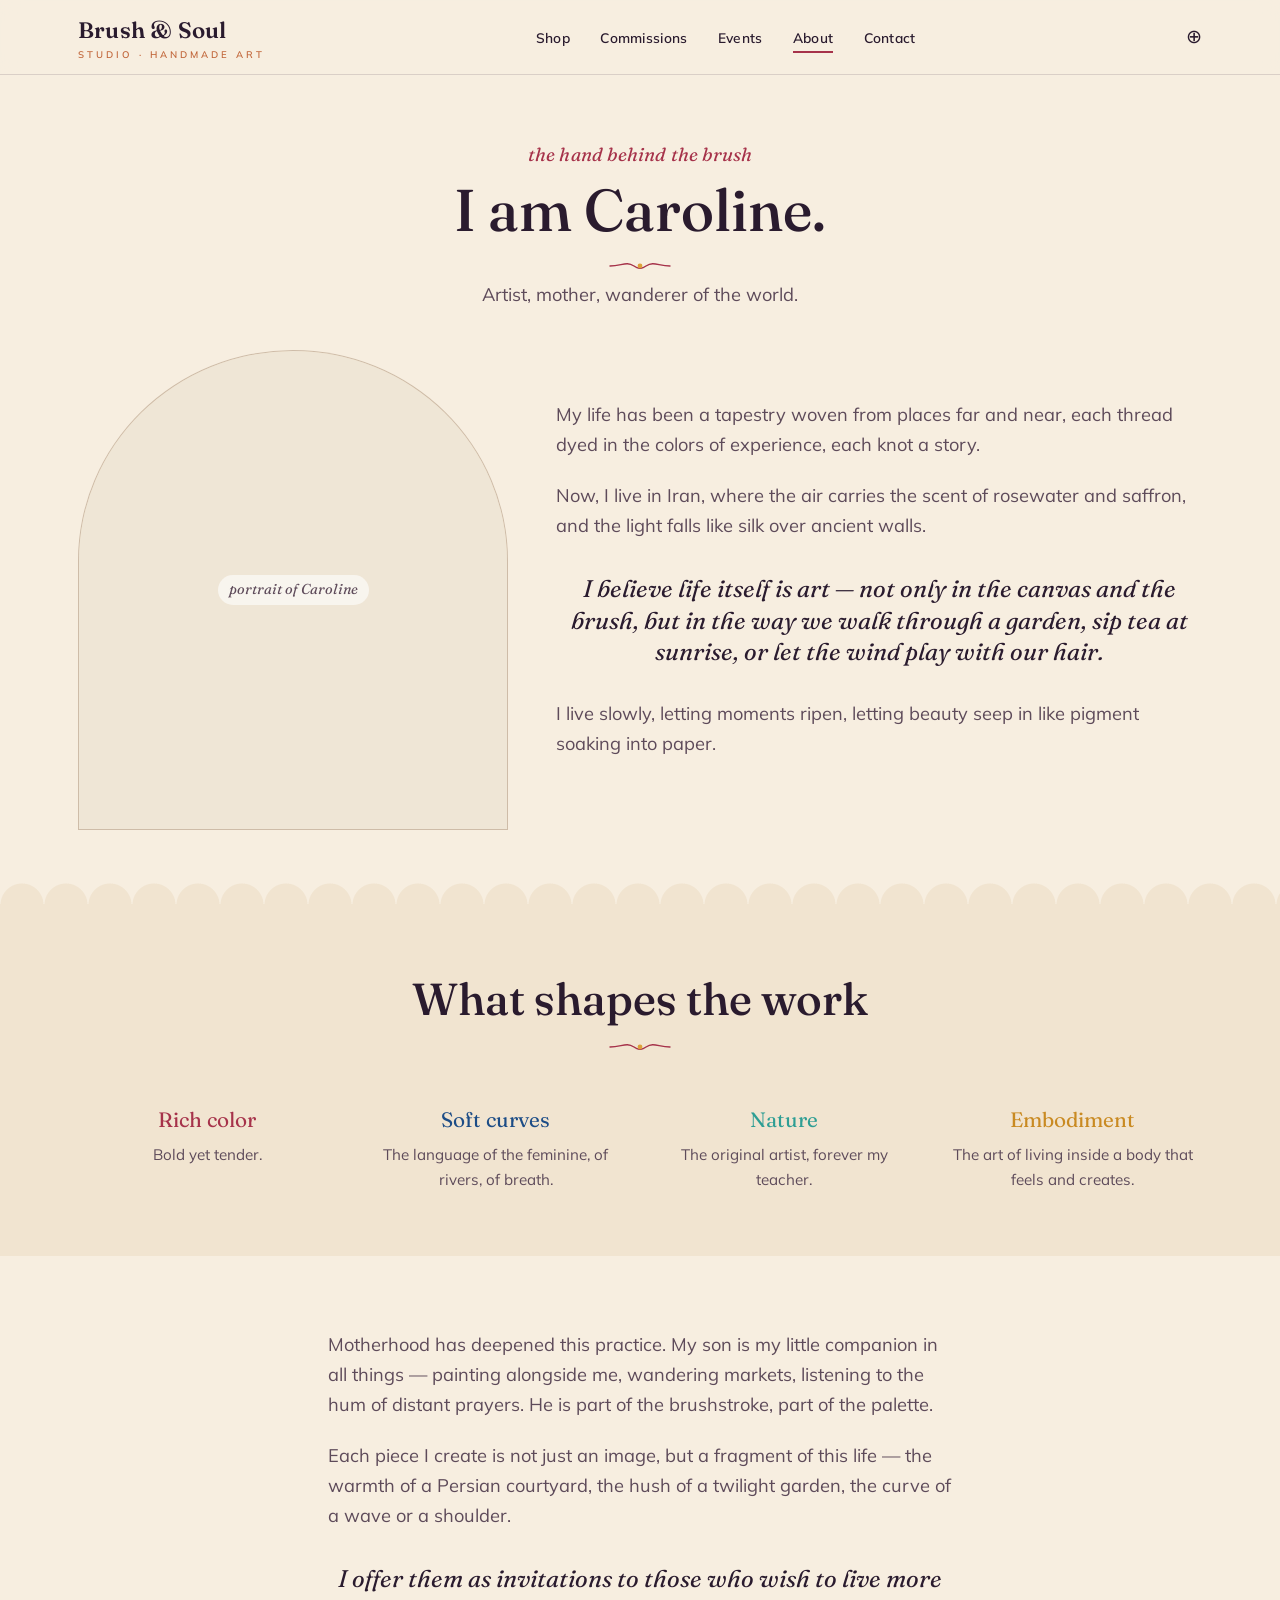
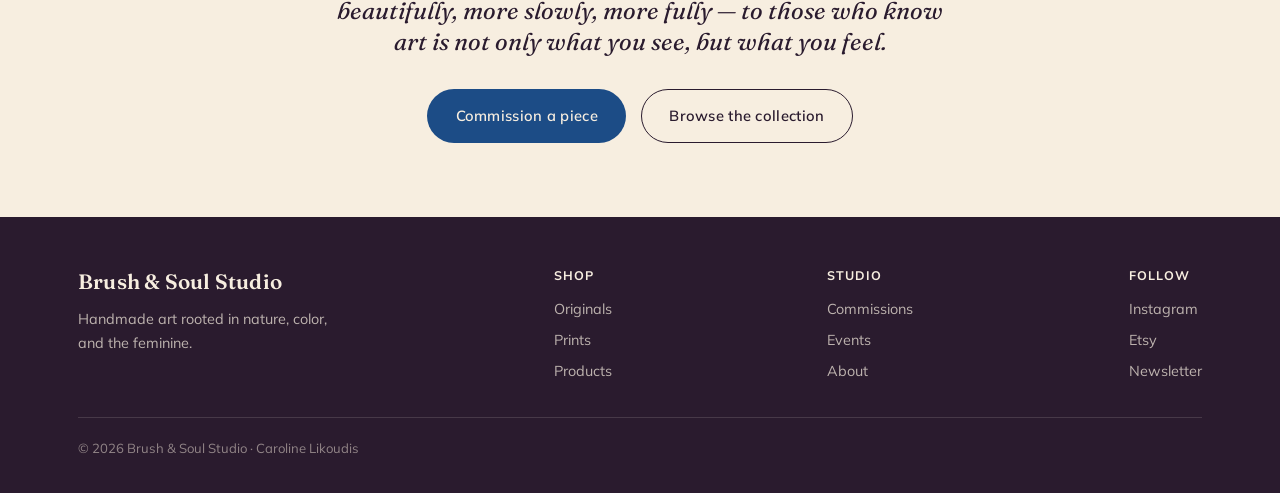
==== about.html @ 8d8cc235 "Brush & Soul Studio — initial site (home, commissions, about)" ====
<!DOCTYPE html>
<html lang="en">
<head>
<meta charset="UTF-8">
<meta name="viewport" content="width=device-width, initial-scale=1.0">
<title>About Caroline — Brush &amp; Soul Studio</title>
<meta name="description" content="Meet Caroline — artist, mother, and wanderer, painting slowly from Iran where the air carries rosewater and saffron.">
<link rel="preconnect" href="https://fonts.googleapis.com">
<link rel="preconnect" href="https://fonts.gstatic.com" crossorigin>
<link href="https://fonts.googleapis.com/css2?family=Fraunces:ital,opsz,wght@0,9..144,400;0,9..144,500;0,9..144,600;1,9..144,400;1,9..144,500&family=Mulish:wght@400;500;600;700&display=swap" rel="stylesheet">
<link rel="stylesheet" href="styles.css">
</head>
<body>

<header>
  <div class="wrap nav">
    <a class="brand" href="index.html" aria-label="Brush and Soul Studio home">
      Brush &amp; Soul
      <small>studio · handmade art</small>
    </a>
    <nav aria-label="Primary">
      <ul class="menu">
        <li><a href="index.html#shop">Shop</a></li>
        <li><a href="commissions.html">Commissions</a></li>
        <li><a href="index.html#events">Events</a></li>
        <li><a href="about.html" class="active">About</a></li>
        <li><a href="commissions.html#request">Contact</a></li>
      </ul>
    </nav>
    <div class="navbtns">
      <a href="#" class="icon-cart" aria-label="Cart">⊕</a>
      <button class="burger" aria-label="Open menu" onclick="document.querySelector('.menu').style.display='flex'">☰</button>
    </div>
  </div>
</header>

<main>

  <section class="page-hero">
    <div class="wrap reveal">
      <span class="eyebrow">the hand behind the brush</span>
      <h1>I am Caroline.</h1>
      <p>Artist, mother, wanderer of the world.</p>
    </div>
  </section>

  <section style="padding-top:14px">
    <div class="wrap about-grid">
      <div class="arch fill reveal" role="img" aria-label="Portrait of Caroline placeholder"><div class="ph" style="align-items:center"><span>portrait of Caroline</span></div></div>
      <div class="prose reveal" style="margin:0">
        <p>My life has been a tapestry woven from places far and near, each thread dyed in the colors of experience, each knot a story.</p>
        <p>Now, I live in Iran, where the air carries the scent of rosewater and saffron, and the light falls like silk over ancient walls.</p>
        <p class="pull">I believe life itself is art — not only in the canvas and the brush, but in the way we walk through a garden, sip tea at sunrise, or let the wind play with our hair.</p>
        <p>I live slowly, letting moments ripen, letting beauty seep in like pigment soaking into paper.</p>
      </div>
    </div>
  </section>

  <section class="cats" style="padding:64px 0">
    <div class="wrap">
      <div class="sec-head reveal"><h2>What shapes the work</h2></div>
      <div class="cat-grid reveal" style="grid-template-columns:repeat(4,1fr)">
        <div style="text-align:center"><div style="font-family:var(--display);font-size:1.3rem;color:var(--pomegranate);margin-bottom:.3rem">Rich color</div><p style="color:var(--ink-soft);font-size:.95rem">Bold yet tender.</p></div>
        <div style="text-align:center"><div style="font-family:var(--display);font-size:1.3rem;color:var(--lapis);margin-bottom:.3rem">Soft curves</div><p style="color:var(--ink-soft);font-size:.95rem">The language of the feminine, of rivers, of breath.</p></div>
        <div style="text-align:center"><div style="font-family:var(--display);font-size:1.3rem;color:var(--turquoise);margin-bottom:.3rem">Nature</div><p style="color:var(--ink-soft);font-size:.95rem">The original artist, forever my teacher.</p></div>
        <div style="text-align:center"><div style="font-family:var(--display);font-size:1.3rem;color:var(--saffron-deep);margin-bottom:.3rem">Embodiment</div><p style="color:var(--ink-soft);font-size:.95rem">The art of living inside a body that feels and creates.</p></div>
      </div>
    </div>
  </section>

  <section>
    <div class="wrap prose reveal">
      <p>Motherhood has deepened this practice. My son is my little companion in all things — painting alongside me, wandering markets, listening to the hum of distant prayers. He is part of the brushstroke, part of the palette.</p>
      <p>Each piece I create is not just an image, but a fragment of this life — the warmth of a Persian courtyard, the hush of a twilight garden, the curve of a wave or a shoulder.</p>
      <p class="pull">I offer them as invitations to those who wish to live more beautifully, more slowly, more fully — to those who know art is not only what you see, but what you feel.</p>
      <div style="text-align:center;margin-top:2rem"><a href="commissions.html" class="btn btn-primary">Commission a piece</a> &nbsp; <a href="index.html#shop" class="btn btn-ghost">Browse the collection</a></div>
    </div>
  </section>

</main>

<footer>
  <div class="wrap">
    <div class="foot-grid">
      <div style="max-width:260px">
        <div class="brand" style="font-family:var(--display);font-size:1.3rem;font-weight:600">Brush &amp; Soul Studio</div>
        <p style="margin-top:.6rem">Handmade art rooted in nature, color, and the feminine.</p>
      </div>
      <div class="foot-col"><h5>Shop</h5><a href="index.html#shop">Originals</a><a href="index.html#shop">Prints</a><a href="index.html#shop">Products</a></div>
      <div class="foot-col"><h5>Studio</h5><a href="commissions.html">Commissions</a><a href="index.html#events">Events</a><a href="about.html">About</a></div>
      <div class="foot-col"><h5>Follow</h5><a href="#">Instagram</a><a href="#">Etsy</a><a href="#">Newsletter</a></div>
    </div>
    <div class="foot-bottom">© <span id="yr"></span> Brush &amp; Soul Studio · Caroline Likoudis</div>
  </div>
</footer>

<script>
  document.getElementById('yr').textContent=new Date().getFullYear();
  const io=new IntersectionObserver((es)=>{es.forEach(e=>{if(e.isIntersecting){e.target.classList.add('in');io.unobserve(e.target)}})},{threshold:.1});
  document.querySelectorAll('.reveal').forEach(el=>io.observe(el));
</script>
</body>
</html>
---- styles.css ----
/* Brush & Soul Studio — shared design system (v2: vibrant, jewel/earth, curved) */
:root{
  --parchment:#F7EEE0;
  --parchment-deep:#EFE2CE;
  --ink:#2A1B2E;            /* deep plum */
  --ink-soft:#5E4B5A;
  --lapis:#1C4C86;         /* sapphire */
  --lapis-deep:#143A68;
  --emerald:#1E7A5E;
  --pomegranate:#A6324A;   /* ruby */
  --saffron:#DCA13A;
  --saffron-deep:#C98A22;
  --terracotta:#C2683C;
  --amethyst:#6E4E8F;
  --turquoise:#2E9E94;
  --mat:#E9D7BD;           /* warm sand mat behind art */
  --art-ph:#EFE6D6;        /* placeholder art tint */
  --cats-bg:#F1E4D0;       /* funnel band */
  --line:rgba(42,27,46,0.14);
  --display:"Fraunces",Georgia,serif;
  --body:"Mulish",system-ui,sans-serif;
  --maxw:1180px;
  --flourish:url("data:image/svg+xml,%3Csvg xmlns='http://www.w3.org/2000/svg' width='66' height='16' viewBox='0 0 66 16'%3E%3Cpath d='M3 8 C15 8 19 3 27 8 C31 11 35 11 33 8' fill='none' stroke='%23A6324A' stroke-width='1.4' stroke-linecap='round'/%3E%3Cpath d='M63 8 C51 8 47 3 39 8 C35 11 31 11 33 8' fill='none' stroke='%23A6324A' stroke-width='1.4' stroke-linecap='round'/%3E%3Ccircle cx='33' cy='8' r='2.4' fill='%23DCA13A'/%3E%3C/svg%3E");
}
*{box-sizing:border-box;margin:0;padding:0}
html{scroll-behavior:smooth}
body{font-family:var(--body);color:var(--ink);background:var(--parchment);line-height:1.65;-webkit-font-smoothing:antialiased}
a{color:inherit;text-decoration:none}
img{max-width:100%;display:block}
.wrap{max-width:var(--maxw);margin:0 auto;padding:0 28px}
.eyebrow{font-family:var(--display);font-style:italic;font-weight:400;color:var(--pomegranate);font-size:1.18rem;letter-spacing:.01em}
h1,h2,h3{font-family:var(--display);font-weight:500;line-height:1.08;color:var(--ink)}
.btn{display:inline-flex;align-items:center;gap:.5rem;font-family:var(--body);font-weight:600;font-size:.92rem;letter-spacing:.02em;padding:.85rem 1.7rem;border-radius:2rem;cursor:pointer;border:1.5px solid transparent;transition:transform .18s ease,background .18s ease,color .18s ease}
.btn-primary{background:var(--lapis);color:var(--parchment)}
.btn-primary:hover{background:var(--lapis-deep);transform:translateY(-2px)}
.btn-ghost{border-color:var(--ink);color:var(--ink)}
.btn-ghost:hover{background:var(--ink);color:var(--parchment);transform:translateY(-2px)}
.btn-saffron{background:var(--saffron);color:var(--ink)}
.btn-saffron:hover{background:var(--saffron-deep);transform:translateY(-2px)}
:focus-visible{outline:2.5px solid var(--saffron);outline-offset:3px;border-radius:4px}

/* arch = decorative niche FRAME; square art sits padded inside, never clipped */
.arch{
  border-radius:50% 50% 14px 14px / 44% 44% 0 0;
  background:var(--mat);
  border:1px solid var(--line);
  padding:20px 20px 20px;
  display:flex;align-items:flex-end;justify-content:center;
  overflow:hidden;position:relative;
}
.arch .ph{
  position:static;width:100%;aspect-ratio:1;
  border-radius:9px;background:var(--art-ph);
  border:1.5px solid rgba(42,27,46,.10);
  display:flex;align-items:center;justify-content:center;
  color:var(--ink-soft);font-style:italic;font-family:var(--display);font-size:.9rem;text-align:center;
}
.arch .ph span{background:rgba(255,255,255,.6);padding:.2rem .7rem;border-radius:1rem}
/* fill variant — for hero/portrait images that suit a full-bleed arch */
.arch.fill{padding:0;align-items:stretch}
.arch.fill .ph{aspect-ratio:auto;width:100%;height:100%;border:none;border-radius:0}

/* header */
header{position:sticky;top:0;z-index:50;background:rgba(247,238,224,.9);backdrop-filter:blur(10px);border-bottom:1px solid var(--line)}
.nav{display:flex;align-items:center;justify-content:space-between;height:74px}
.brand{font-family:var(--display);font-weight:600;font-size:1.4rem;letter-spacing:.01em}
.brand small{display:block;font-family:var(--body);font-weight:600;font-size:.6rem;letter-spacing:.32em;text-transform:uppercase;color:var(--terracotta);margin-top:-2px}
.menu{display:flex;align-items:center;gap:1.9rem;list-style:none}
.menu a{font-weight:600;font-size:.86rem;letter-spacing:.02em;padding:.3rem 0;position:relative}
.menu a::after{content:"";position:absolute;left:0;bottom:-2px;width:0;height:1.5px;background:var(--pomegranate);transition:width .22s ease}
.menu a:hover::after,.menu a.active::after{width:100%}
.navbtns{display:flex;align-items:center;gap:1rem}
.icon-cart{font-size:1.2rem}
.burger{display:none;background:none;border:none;font-size:1.5rem;cursor:pointer;color:var(--ink)}

/* hero */
.hero{padding:62px 0 78px}
.hero-grid{display:grid;grid-template-columns:1.05fr .95fr;gap:56px;align-items:center}
.hero h1{font-size:clamp(2.6rem,5.2vw,4.4rem);margin:.7rem 0 1.1rem}
.hero p.lead{font-size:1.2rem;color:var(--ink-soft);max-width:30ch;margin-bottom:1.9rem}
.hero-cta{display:flex;gap:.9rem;flex-wrap:wrap}
.hero-art{height:540px}

/* interior page hero */
.page-hero{padding:64px 0 26px;text-align:center}
.page-hero h1{font-size:clamp(2.3rem,4.6vw,3.7rem);margin:.5rem 0 .4rem}
.page-hero h1::after{content:"";display:block;width:66px;height:16px;margin:16px auto 0;background:var(--flourish) center/contain no-repeat}
.page-hero p{color:var(--ink-soft);font-size:1.14rem;max-width:46ch;margin:0 auto}

/* sections */
section{padding:74px 0}
.sec-head{text-align:center;max-width:640px;margin:0 auto 48px}
.sec-head h2{font-size:clamp(1.9rem,3.6vw,2.8rem);margin:.4rem 0 0}
.sec-head h2::after{content:"";display:block;width:66px;height:16px;margin:16px auto 0;background:var(--flourish) center/contain no-repeat}
.sec-head p{color:var(--ink-soft);margin-top:.8rem}

/* category funnel — scalloped top edge for curvature */
.cats{background:var(--cats-bg);position:relative}
.cats::before{content:"";position:absolute;top:-21px;left:0;right:0;height:22px;background-image:radial-gradient(circle at 22px 22px,var(--cats-bg) 21px,transparent 22px);background-size:44px 22px;background-repeat:repeat-x}
.cat-grid{display:grid;grid-template-columns:repeat(3,1fr);gap:30px}
.cat{display:block;text-align:center;transition:transform .2s ease}
.cat:hover{transform:translateY(-6px)}
.cat .arch{height:360px;margin-bottom:18px}
.cat h3{font-size:1.5rem;margin-bottom:.25rem}
.cat .dot{display:inline-block;width:9px;height:9px;border-radius:50%;margin-right:7px;vertical-align:middle}
.cat p{color:var(--ink-soft);font-size:.95rem}

/* featured cards */
.feat-grid{display:grid;grid-template-columns:repeat(4,1fr);gap:24px}
.card .arch{height:320px;margin-bottom:14px}
.card h4{font-family:var(--display);font-weight:500;font-size:1.14rem}
.card .price{font-weight:700;color:var(--lapis);font-size:.95rem;margin-top:.15rem}
.card .tag{font-size:.72rem;letter-spacing:.04em;text-transform:uppercase;color:var(--pomegranate);font-weight:700}

/* commissions (deep plum band) */
.comm{background:var(--ink);color:var(--parchment)}
.comm h2,.comm h3{color:var(--parchment)}
.comm .eyebrow{color:var(--saffron)}
.comm .sec-head p{color:rgba(247,238,224,.72)}
.comm .sec-head h2::after{filter:none}
.comm-grid{display:grid;grid-template-columns:.9fr 1.1fr;gap:54px;align-items:start}
.steps{list-style:none;display:grid;gap:1.1rem}
.steps li{display:flex;gap:1rem;align-items:flex-start}
.steps .n{font-family:var(--display);font-size:1.5rem;color:var(--saffron);line-height:1;min-width:1.6rem}
.steps strong{display:block;font-weight:700;margin-bottom:.1rem}
.steps span{color:rgba(247,238,224,.7);font-size:.92rem}
.ptable{width:100%;border-collapse:collapse;margin:.4rem 0 1.6rem;font-size:.95rem}
.ptable th,.ptable td{text-align:left;padding:.85rem .6rem;border-bottom:1px solid rgba(247,238,224,.16)}
.ptable th{font-weight:700;font-size:.74rem;letter-spacing:.06em;text-transform:uppercase;color:rgba(247,238,224,.6)}
.ptable .dim{font-weight:600}
.ptable .aka{color:rgba(247,238,224,.5);font-size:.84rem}
.ptable .amt{font-family:var(--display);font-weight:600;color:var(--saffron);font-size:1.1rem;text-align:right}
.comm small.note{color:rgba(247,238,224,.6);font-size:.85rem}
.ptable-light th,.ptable-light td{border-bottom:1px solid var(--line)}
.ptable-light th{color:var(--ink-soft)}
.ptable-light .aka{color:var(--ink-soft)}
.ptable-light .amt{color:var(--lapis)}

/* estimator */
.estimator{background:var(--parchment-deep);border:1px solid var(--line);border-radius:22px;padding:32px}
.estimator h3{font-size:1.4rem;margin-bottom:.3rem}
.estimator .sub{color:var(--ink-soft);font-size:.92rem;margin-bottom:1.3rem}
.field{margin-bottom:1.2rem}
.field > label{display:block;font-weight:700;font-size:.82rem;letter-spacing:.02em;margin-bottom:.5rem}
.seg{display:flex;flex-wrap:wrap;gap:.5rem}
.seg button{font-family:var(--body);font-weight:600;font-size:.85rem;padding:.55rem .9rem;border:1.5px solid var(--line);background:#fff;color:var(--ink);border-radius:1.5rem;cursor:pointer;transition:all .15s ease}
.seg button[aria-pressed="true"]{background:var(--lapis);color:var(--parchment);border-color:var(--lapis)}
.est-out{margin-top:1.4rem;background:#fff;border:1px solid var(--line);border-radius:16px;padding:20px 22px}
.est-out .row{display:flex;justify-content:space-between;align-items:baseline;gap:1rem}
.est-out .lab{color:var(--ink-soft);font-size:.9rem}
.est-out .big{font-family:var(--display);font-weight:600;font-size:2rem;color:var(--lapis)}
.est-out .range{font-family:var(--display);font-weight:500;font-size:1.05rem;color:var(--pomegranate)}
.est-out .exp{margin-top:.7rem;color:var(--ink-soft);font-size:.86rem;line-height:1.5}

/* forms */
.form{max-width:680px;margin:0 auto}
.form-grid{display:grid;grid-template-columns:1fr 1fr;gap:1.1rem}
.form .field label{font-weight:700;font-size:.82rem}
.form input,.form select,.form textarea{width:100%;padding:.8rem 1rem;border:1.5px solid var(--line);border-radius:12px;font-family:var(--body);font-size:.95rem;background:#fff;color:var(--ink)}
.form textarea{min-height:130px;resize:vertical}
.form .full{grid-column:1 / -1}
.form .help{font-size:.8rem;color:var(--ink-soft);margin-top:.3rem}

/* collections — jewel/earth tiles */
.coll-grid{display:grid;grid-template-columns:repeat(4,1fr);gap:22px}
.coll{height:180px;border-radius:18px;display:flex;align-items:flex-end;padding:18px;color:#fff;font-family:var(--display);font-weight:600;font-size:1.3rem;border:1px solid var(--line);transition:transform .2s ease}
.coll:hover{transform:translateY(-5px)}
.c-persian{background:var(--lapis)}
.c-mystical{background:var(--amethyst)}
.c-tarot{background:var(--pomegranate)}
.c-floral{background:var(--emerald)}

/* split panels */
.split{display:grid;grid-template-columns:1fr 1fr;gap:40px}
.panel{background:var(--parchment-deep);border:1px solid var(--line);border-radius:22px;padding:40px}
.panel .eyebrow{font-size:1rem}
.panel h3{font-size:1.7rem;margin:.3rem 0 .8rem}
.panel p{color:var(--ink-soft);margin-bottom:1.3rem}
.about-quote{font-family:var(--display);font-style:italic;font-size:1.15rem;color:var(--ink);border-left:2px solid var(--saffron);padding-left:1rem;margin-bottom:1.3rem}

/* about prose */
.prose{max-width:680px;margin:0 auto;font-size:1.14rem;color:var(--ink-soft)}
.prose p{margin-bottom:1.3rem}
.prose .pull{font-family:var(--display);font-style:italic;font-size:1.5rem;color:var(--ink);line-height:1.3;margin:2rem 0;text-align:center}
.about-grid{display:grid;grid-template-columns:.8fr 1.2fr;gap:48px;align-items:center}
.about-grid .arch{height:480px}

/* faq */
.faq{max-width:760px;margin:0 auto}
.faq details{border-bottom:1px solid var(--line);padding:1.1rem 0}
.faq summary{font-family:var(--display);font-weight:500;font-size:1.2rem;cursor:pointer;list-style:none;display:flex;justify-content:space-between;align-items:center}
.faq summary::-webkit-details-marker{display:none}
.faq summary::after{content:"+";color:var(--pomegranate);font-size:1.4rem;font-family:var(--body)}
.faq details[open] summary::after{content:"\2013"}
.faq p{color:var(--ink-soft);padding-top:.7rem}

/* newsletter + footer */
.news{background:var(--lapis);color:var(--parchment);text-align:center}
.news h2{color:var(--parchment);font-size:clamp(1.8rem,3.4vw,2.5rem);margin-bottom:.6rem}
.news h2::after{content:"";display:block;width:66px;height:16px;margin:14px auto 0;background:var(--flourish) center/contain no-repeat}
.news p{color:rgba(247,238,224,.85);max-width:42ch;margin:0 auto 1.6rem}
.news form{display:flex;gap:.7rem;max-width:440px;margin:0 auto;flex-wrap:wrap;justify-content:center}
.news input{flex:1;min-width:200px;padding:.85rem 1.1rem;border-radius:2rem;border:none;font-family:var(--body);font-size:.95rem}
.news .btn-primary{background:var(--saffron);color:var(--ink)}
.news .btn-primary:hover{background:var(--saffron-deep)}
footer{background:var(--ink);color:rgba(247,238,224,.72);padding:48px 0 34px;font-size:.9rem}
.foot-grid{display:flex;justify-content:space-between;gap:30px;flex-wrap:wrap;margin-bottom:26px}
footer a:hover{color:var(--saffron)}
footer .brand{color:var(--parchment)}
.foot-col h5{color:var(--parchment);font-family:var(--body);font-size:.78rem;letter-spacing:.08em;text-transform:uppercase;margin-bottom:.8rem}
.foot-col a{display:block;margin-bottom:.45rem}
.foot-bottom{border-top:1px solid rgba(247,238,224,.14);padding-top:20px;font-size:.82rem;color:rgba(247,238,224,.5)}

.reveal{opacity:0;transform:translateY(18px);transition:opacity .7s ease,transform .7s ease}
.reveal.in{opacity:1;transform:none}

@media(max-width:900px){
  .hero-grid{grid-template-columns:1fr;gap:34px}
  .hero-art{height:400px;order:-1}
  .comm-grid{grid-template-columns:1fr;gap:34px}
  .feat-grid{grid-template-columns:repeat(2,1fr)}
  .coll-grid{grid-template-columns:repeat(2,1fr)}
  .split,.about-grid,.form-grid{grid-template-columns:1fr}
  .about-grid .arch{height:360px;order:-1}
  .menu{display:none}
  .burger{display:block}
}
@media(max-width:560px){
  .cat-grid{grid-template-columns:1fr;gap:22px}
  .feat-grid{grid-template-columns:1fr 1fr}
}
@media(prefers-reduced-motion:reduce){
  *{scroll-behavior:auto}
  .reveal{opacity:1;transform:none;transition:none}
  .btn,.cat,.coll{transition:none}
}
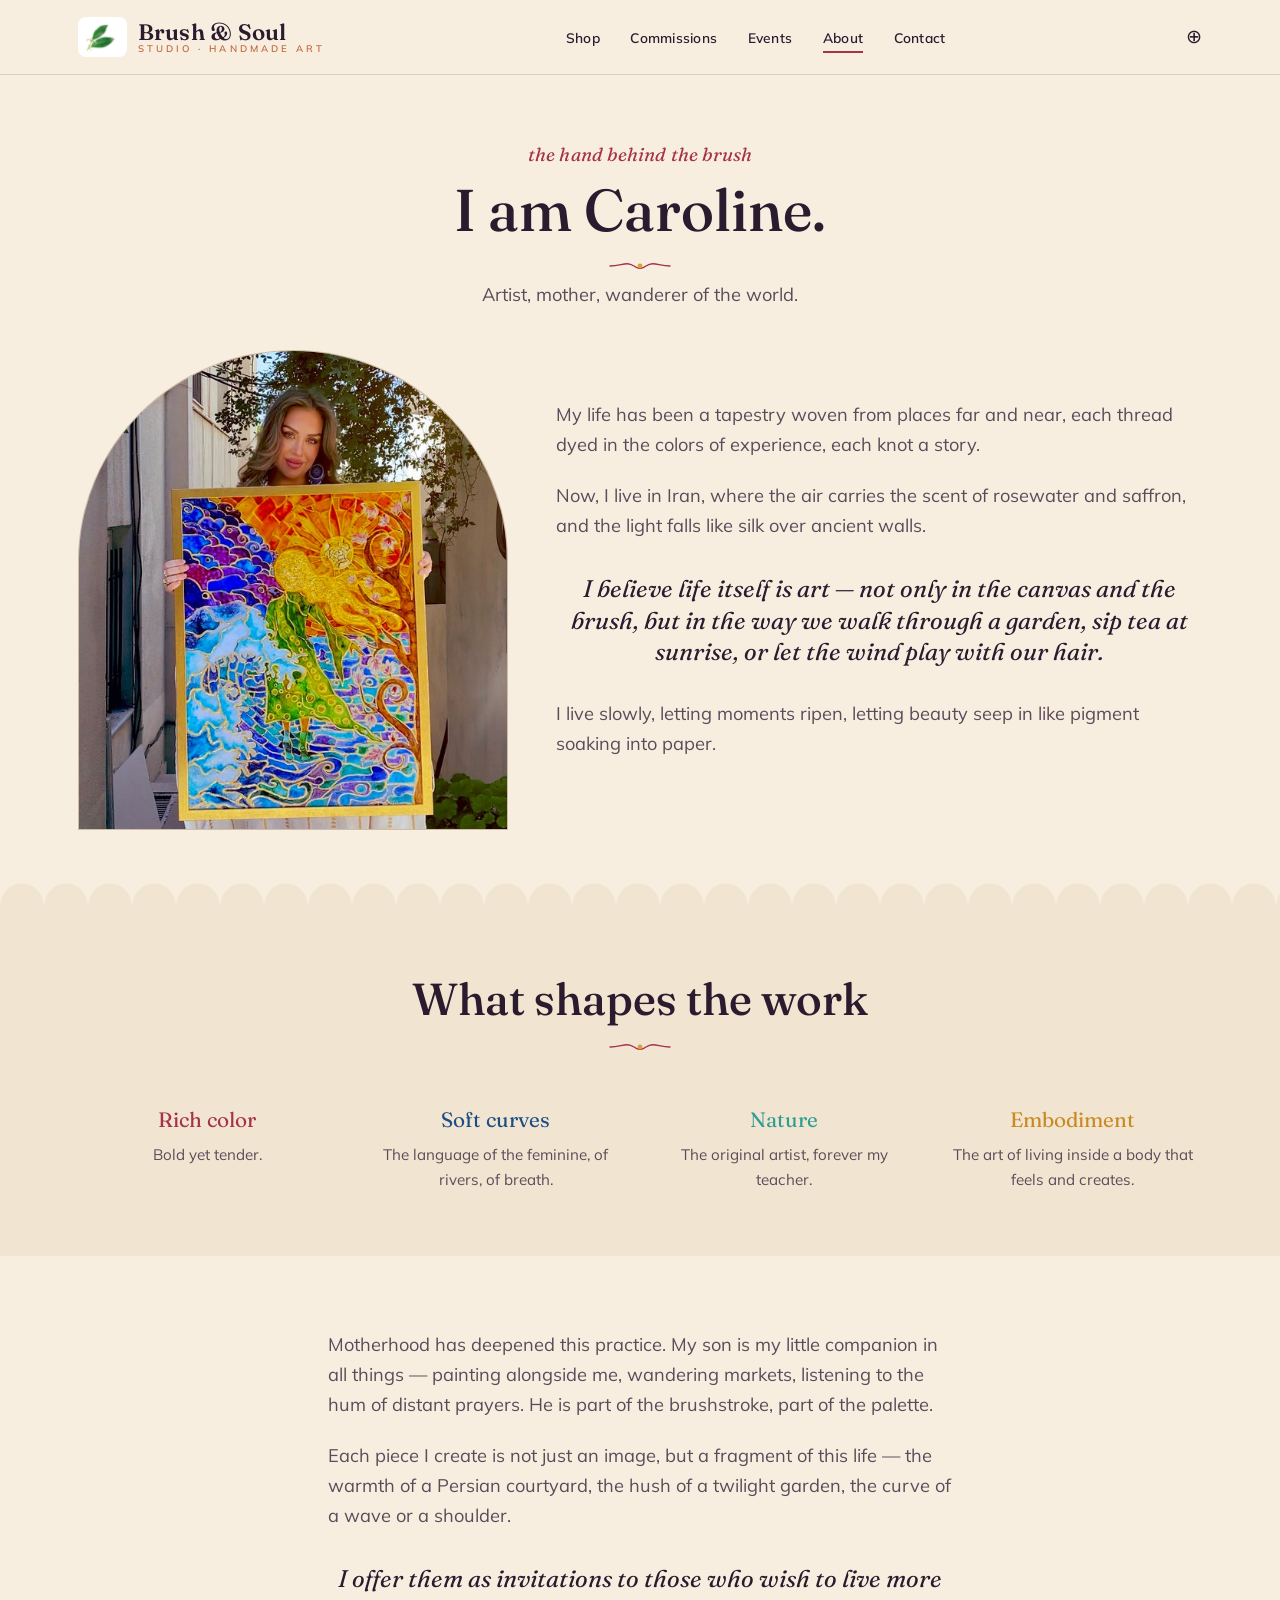
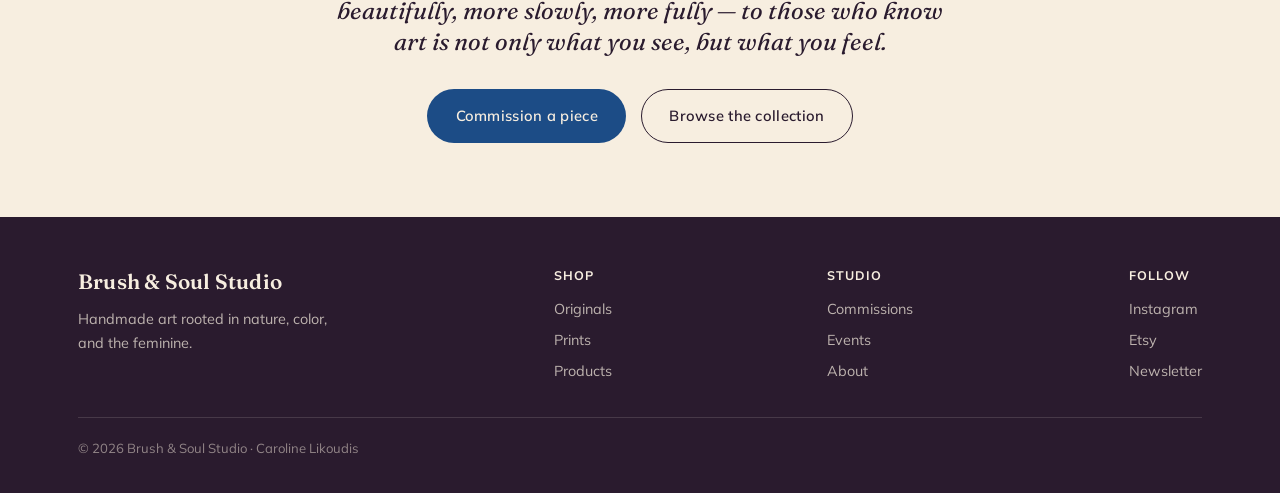
==== commit a15bd309: "Import Caroline's real artwork, logo, and portrait; wire into all pages" ====
--- a/about.html
+++ b/about.html
@@ -15,12 +15,11 @@
 <header>
   <div class="wrap nav">
     <a class="brand" href="index.html" aria-label="Brush and Soul Studio home">
-      Brush &amp; Soul
-      <small>studio · handmade art</small>
+      <img src="assets/logo.jpg" alt="" class="brand-mark"><span class="brand-txt">Brush &amp; Soul<small>studio · handmade art</small></span>
     </a>
     <nav aria-label="Primary">
       <ul class="menu">
-        <li><a href="index.html#shop">Shop</a></li>
+        <li><a href="shop.html">Shop</a></li>
         <li><a href="commissions.html">Commissions</a></li>
         <li><a href="index.html#events">Events</a></li>
         <li><a href="about.html" class="active">About</a></li>
@@ -46,7 +45,7 @@
 
   <section style="padding-top:14px">
     <div class="wrap about-grid">
-      <div class="arch fill reveal" role="img" aria-label="Portrait of Caroline placeholder"><div class="ph" style="align-items:center"><span>portrait of Caroline</span></div></div>
+      <div class="arch fill reveal"><img class="art-img" src="assets/portrait.jpg" alt="Caroline in her studio"></div>
       <div class="prose reveal" style="margin:0">
         <p>My life has been a tapestry woven from places far and near, each thread dyed in the colors of experience, each knot a story.</p>
         <p>Now, I live in Iran, where the air carries the scent of rosewater and saffron, and the light falls like silk over ancient walls.</p>
@@ -73,7 +72,7 @@
       <p>Motherhood has deepened this practice. My son is my little companion in all things — painting alongside me, wandering markets, listening to the hum of distant prayers. He is part of the brushstroke, part of the palette.</p>
       <p>Each piece I create is not just an image, but a fragment of this life — the warmth of a Persian courtyard, the hush of a twilight garden, the curve of a wave or a shoulder.</p>
       <p class="pull">I offer them as invitations to those who wish to live more beautifully, more slowly, more fully — to those who know art is not only what you see, but what you feel.</p>
-      <div style="text-align:center;margin-top:2rem"><a href="commissions.html" class="btn btn-primary">Commission a piece</a> &nbsp; <a href="index.html#shop" class="btn btn-ghost">Browse the collection</a></div>
+      <div style="text-align:center;margin-top:2rem"><a href="commissions.html" class="btn btn-primary">Commission a piece</a> &nbsp; <a href="shop.html" class="btn btn-ghost">Browse the collection</a></div>
     </div>
   </section>
 
@@ -86,7 +85,7 @@
         <div class="brand" style="font-family:var(--display);font-size:1.3rem;font-weight:600">Brush &amp; Soul Studio</div>
         <p style="margin-top:.6rem">Handmade art rooted in nature, color, and the feminine.</p>
       </div>
-      <div class="foot-col"><h5>Shop</h5><a href="index.html#shop">Originals</a><a href="index.html#shop">Prints</a><a href="index.html#shop">Products</a></div>
+      <div class="foot-col"><h5>Shop</h5><a href="shop.html">Originals</a><a href="shop.html">Prints</a><a href="shop.html">Products</a></div>
       <div class="foot-col"><h5>Studio</h5><a href="commissions.html">Commissions</a><a href="index.html#events">Events</a><a href="about.html">About</a></div>
       <div class="foot-col"><h5>Follow</h5><a href="#">Instagram</a><a href="#">Etsy</a><a href="#">Newsletter</a></div>
     </div>
--- a/styles.css
+++ b/styles.css
@@ -234,3 +234,29 @@
   .reveal{opacity:1;transform:none;transition:none}
   .btn,.cat,.coll{transition:none}
 }
+
+/* shop / catalog */
+.shop-bar{background:var(--parchment-deep);border:1px solid var(--line);border-radius:18px;padding:20px 22px;margin-bottom:32px;display:grid;gap:16px}
+.filter-group{display:flex;align-items:center;gap:8px;flex-wrap:wrap}
+.filter-group > .lbl{font-weight:700;font-size:.74rem;letter-spacing:.06em;text-transform:uppercase;color:var(--ink-soft);margin-right:4px}
+.chip{font-family:var(--body);font-weight:600;font-size:.84rem;padding:.45rem .9rem;border:1.5px solid var(--line);background:#fff;color:var(--ink);border-radius:1.5rem;cursor:pointer;transition:all .15s ease}
+.chip[aria-pressed="true"]{background:var(--lapis);color:var(--parchment);border-color:var(--lapis)}
+.shop-controls{display:flex;flex-wrap:wrap;gap:16px 28px;align-items:center;justify-content:space-between;border-top:1px solid var(--line);padding-top:16px}
+.price-control{display:flex;align-items:center;gap:10px;min-width:260px;flex:1}
+.price-control input[type=range]{flex:1}
+.price-control .val{font-weight:700;font-size:.88rem;min-width:78px;text-align:right;color:var(--lapis)}
+.results-meta{color:var(--ink-soft);font-size:.9rem}
+.shop-sort{padding:.5rem .8rem;border:1.5px solid var(--line);border-radius:10px;background:#fff;font-family:var(--body);font-size:.88rem;color:var(--ink)}
+.shop-grid{display:grid;grid-template-columns:repeat(4,1fr);gap:24px}
+.shop-empty{grid-column:1/-1;text-align:center;color:var(--ink-soft);padding:50px 0;font-family:var(--display);font-style:italic;font-size:1.2rem}
+.type-group{display:none}
+.type-group.show{display:flex}
+@media(max-width:900px){.shop-grid{grid-template-columns:repeat(2,1fr)}}
+
+/* real imagery */
+.brand{display:flex;align-items:center;gap:11px}
+.brand-mark{height:40px;width:auto;border-radius:8px;display:block}
+.brand-txt{display:flex;flex-direction:column;line-height:1.05}
+.arch img{display:block}
+.arch .art-img{width:100%;aspect-ratio:1;object-fit:cover;border-radius:9px;border:1.5px solid rgba(42,27,46,.10)}
+.arch.fill .art-img{aspect-ratio:auto;width:100%;height:100%;object-fit:cover;border:none;border-radius:0}
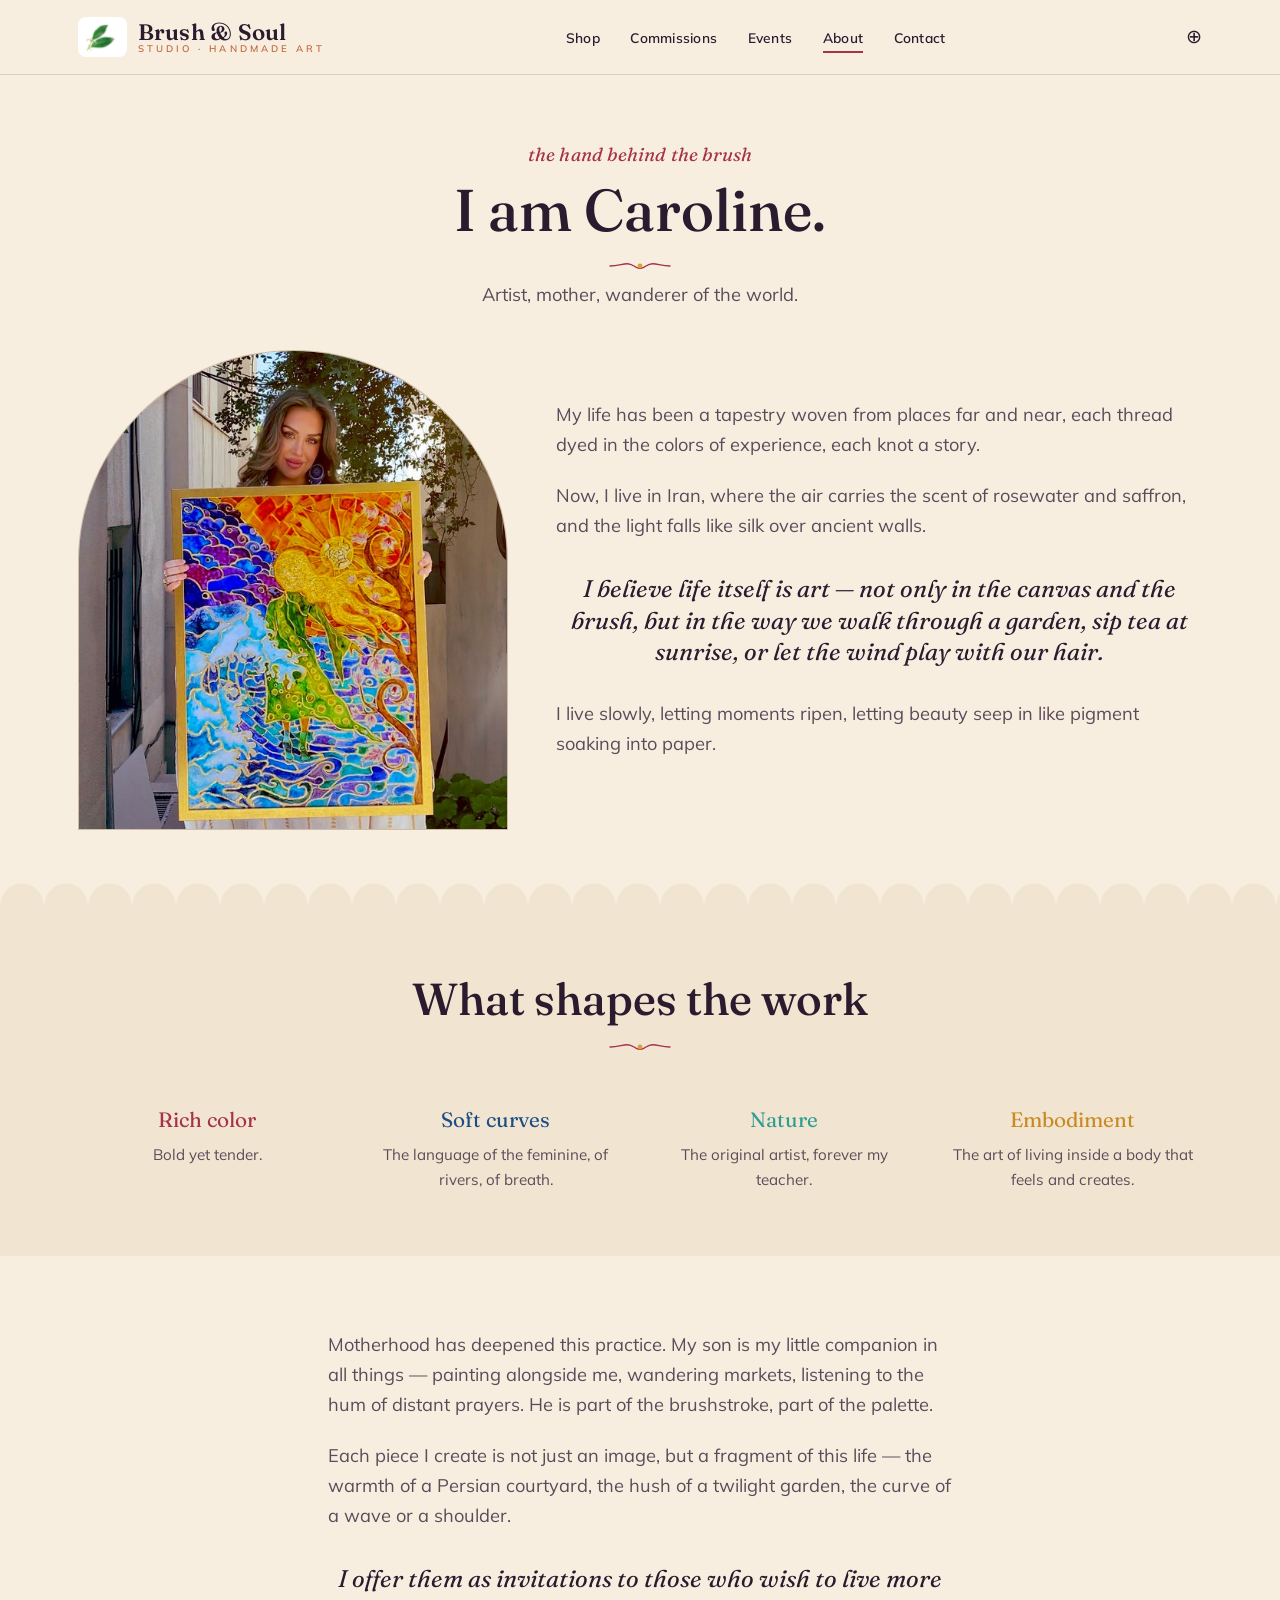
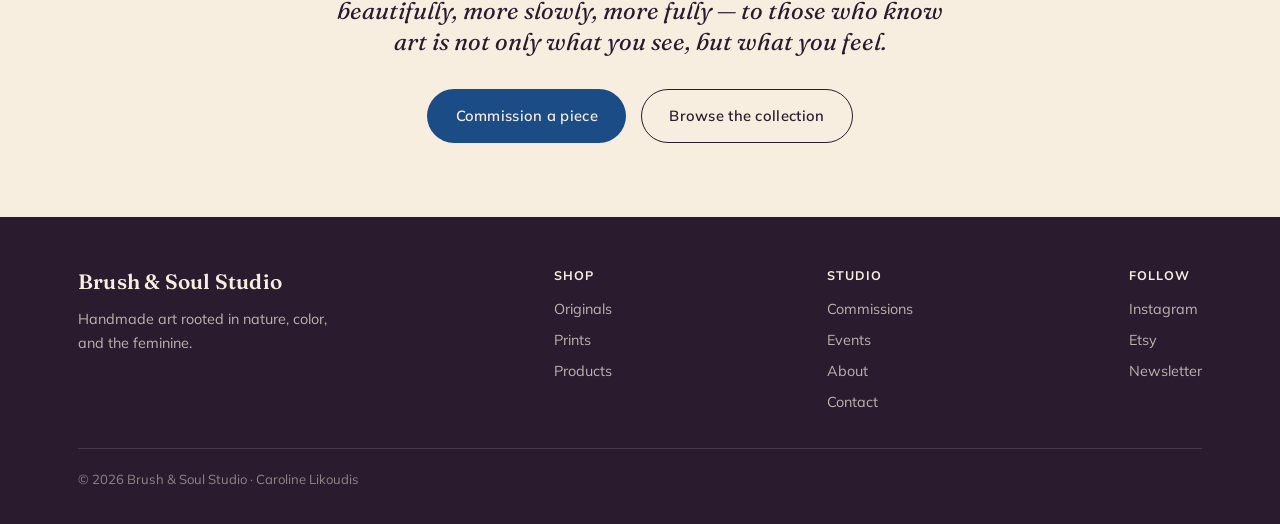
==== commit 080e1412: "Add Events and Contact pages; favicon + social tags; nav wiring" ====
--- a/about.html
+++ b/about.html
@@ -9,6 +9,10 @@
 <link rel="preconnect" href="https://fonts.gstatic.com" crossorigin>
 <link href="https://fonts.googleapis.com/css2?family=Fraunces:ital,opsz,wght@0,9..144,400;0,9..144,500;0,9..144,600;1,9..144,400;1,9..144,500&family=Mulish:wght@400;500;600;700&display=swap" rel="stylesheet">
 <link rel="stylesheet" href="styles.css">
+<link rel="icon" type="image/jpeg" href="assets/logo.jpg">
+<meta property="og:type" content="website">
+<meta property="og:site_name" content="Brush & Soul Studio">
+<meta property="og:image" content="https://liquid1188.github.io/brush-and-soul-studio/assets/persian-hospitality.jpg">
 </head>
 <body>
 
@@ -21,9 +25,9 @@
       <ul class="menu">
         <li><a href="shop.html">Shop</a></li>
         <li><a href="commissions.html">Commissions</a></li>
-        <li><a href="index.html#events">Events</a></li>
+        <li><a href="events.html">Events</a></li>
         <li><a href="about.html" class="active">About</a></li>
-        <li><a href="commissions.html#request">Contact</a></li>
+        <li><a href="contact.html">Contact</a></li>
       </ul>
     </nav>
     <div class="navbtns">
@@ -86,7 +90,7 @@
         <p style="margin-top:.6rem">Handmade art rooted in nature, color, and the feminine.</p>
       </div>
       <div class="foot-col"><h5>Shop</h5><a href="shop.html">Originals</a><a href="shop.html">Prints</a><a href="shop.html">Products</a></div>
-      <div class="foot-col"><h5>Studio</h5><a href="commissions.html">Commissions</a><a href="index.html#events">Events</a><a href="about.html">About</a></div>
+      <div class="foot-col"><h5>Studio</h5><a href="commissions.html">Commissions</a><a href="events.html">Events</a><a href="about.html">About</a><a href="contact.html">Contact</a></div>
       <div class="foot-col"><h5>Follow</h5><a href="#">Instagram</a><a href="#">Etsy</a><a href="#">Newsletter</a></div>
     </div>
     <div class="foot-bottom">© <span id="yr"></span> Brush &amp; Soul Studio · Caroline Likoudis</div>
--- a/styles.css
+++ b/styles.css
@@ -260,3 +260,22 @@
 .arch img{display:block}
 .arch .art-img{width:100%;aspect-ratio:1;object-fit:cover;border-radius:9px;border:1.5px solid rgba(42,27,46,.10)}
 .arch.fill .art-img{aspect-ratio:auto;width:100%;height:100%;object-fit:cover;border:none;border-radius:0}
+
+/* events */
+.events-list{max-width:820px;margin:0 auto;display:grid;gap:18px}
+.event{display:flex;gap:22px;align-items:flex-start;background:var(--parchment-deep);border:1px solid var(--line);border-radius:18px;padding:24px 26px}
+.event-date{flex-shrink:0;width:80px;text-align:center;background:var(--lapis);color:var(--parchment);border-radius:14px;padding:12px 0}
+.event-date .m{font-size:.7rem;letter-spacing:.1em;text-transform:uppercase;font-weight:700}
+.event-date .d{font-family:var(--display);font-size:1.85rem;line-height:1;margin-top:2px}
+.event-body h3{font-size:1.35rem;margin-bottom:.2rem}
+.event-meta{color:var(--pomegranate);font-weight:600;font-size:.88rem;margin-bottom:.5rem}
+.event-body p{color:var(--ink-soft);font-size:.96rem}
+.events-note{text-align:center;font-family:var(--display);font-style:italic;color:var(--ink-soft);margin-bottom:28px}
+/* contact */
+.contact-grid{display:grid;grid-template-columns:1.3fr .7fr;gap:48px;align-items:start;max-width:980px;margin:0 auto}
+.contact-aside{background:var(--parchment-deep);border:1px solid var(--line);border-radius:18px;padding:30px}
+.contact-aside h3{font-size:1.2rem;margin:0 0 .3rem}
+.contact-aside .row{margin-bottom:1.1rem}
+.contact-aside .lbl{font-weight:700;font-size:.74rem;letter-spacing:.06em;text-transform:uppercase;color:var(--ink-soft);display:block;margin-bottom:.2rem}
+.contact-aside a{color:var(--lapis);font-weight:600}
+@media(max-width:760px){.contact-grid{grid-template-columns:1fr}}
